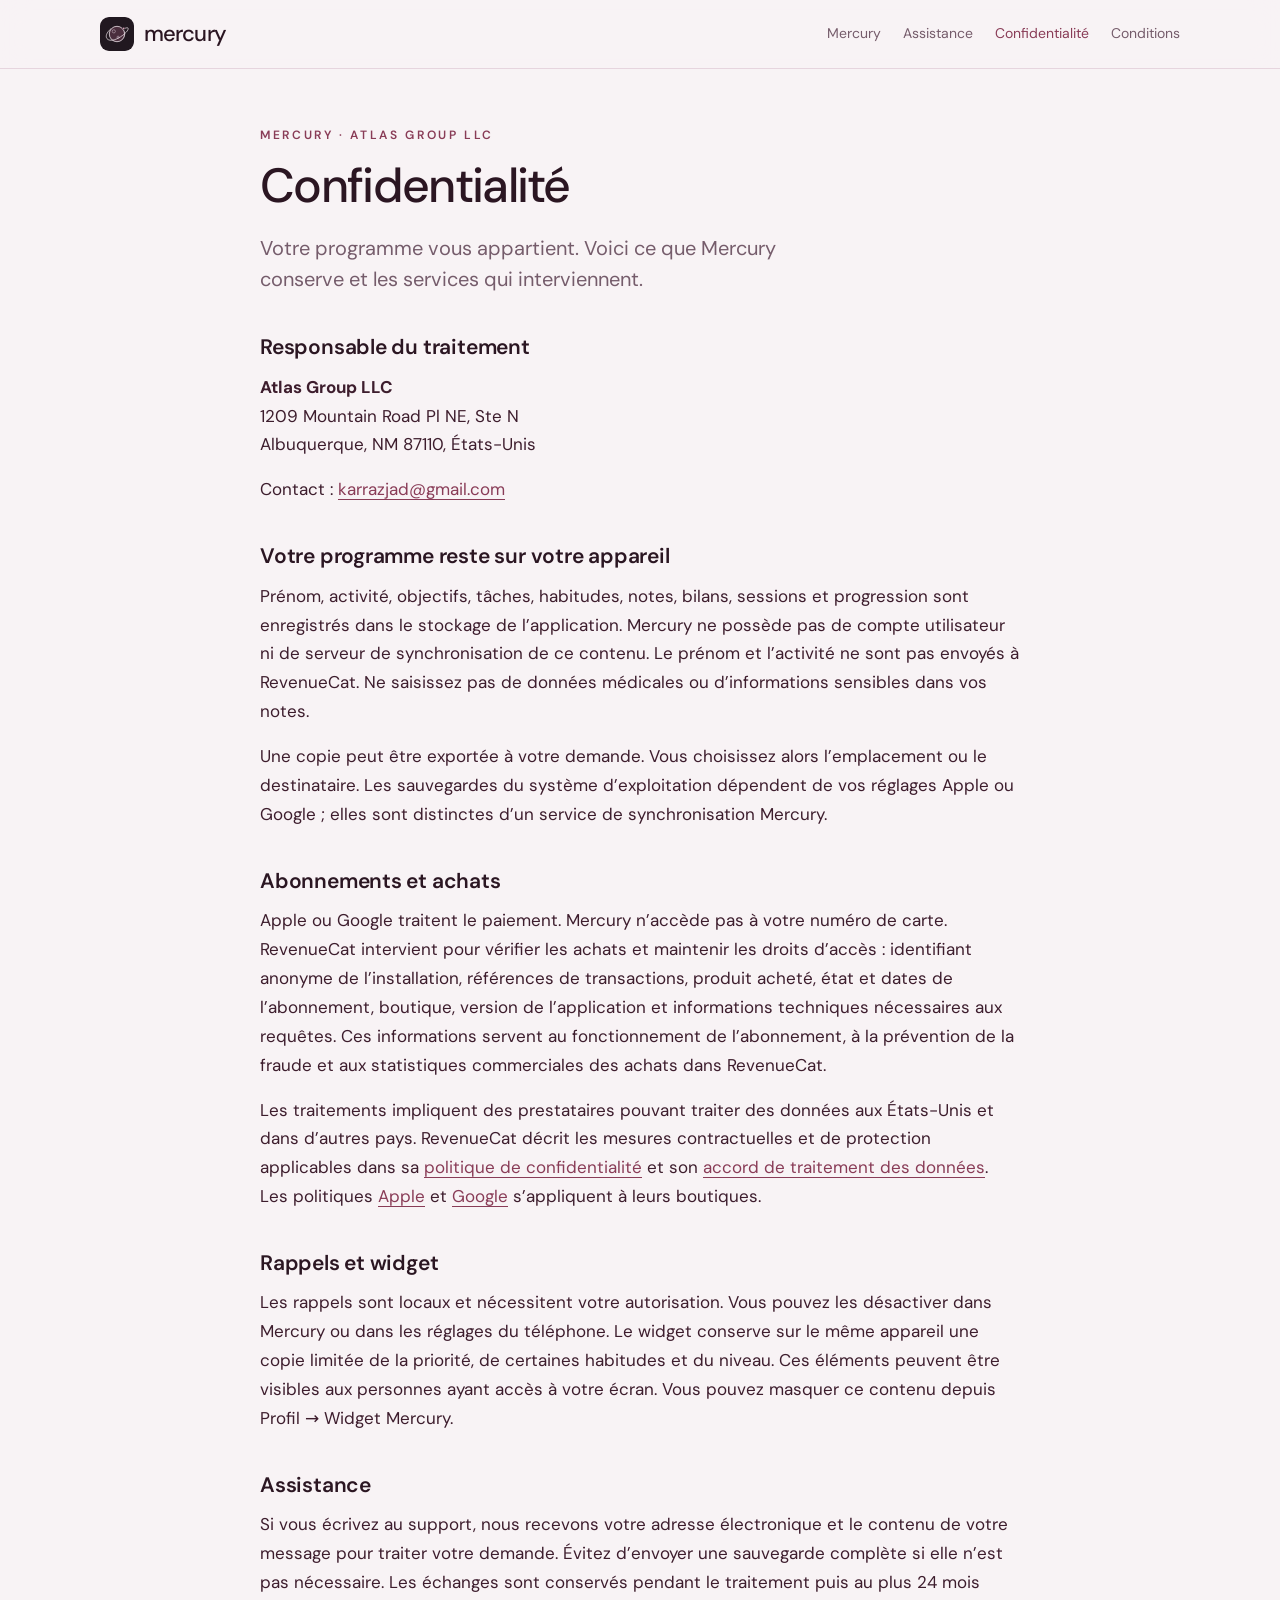
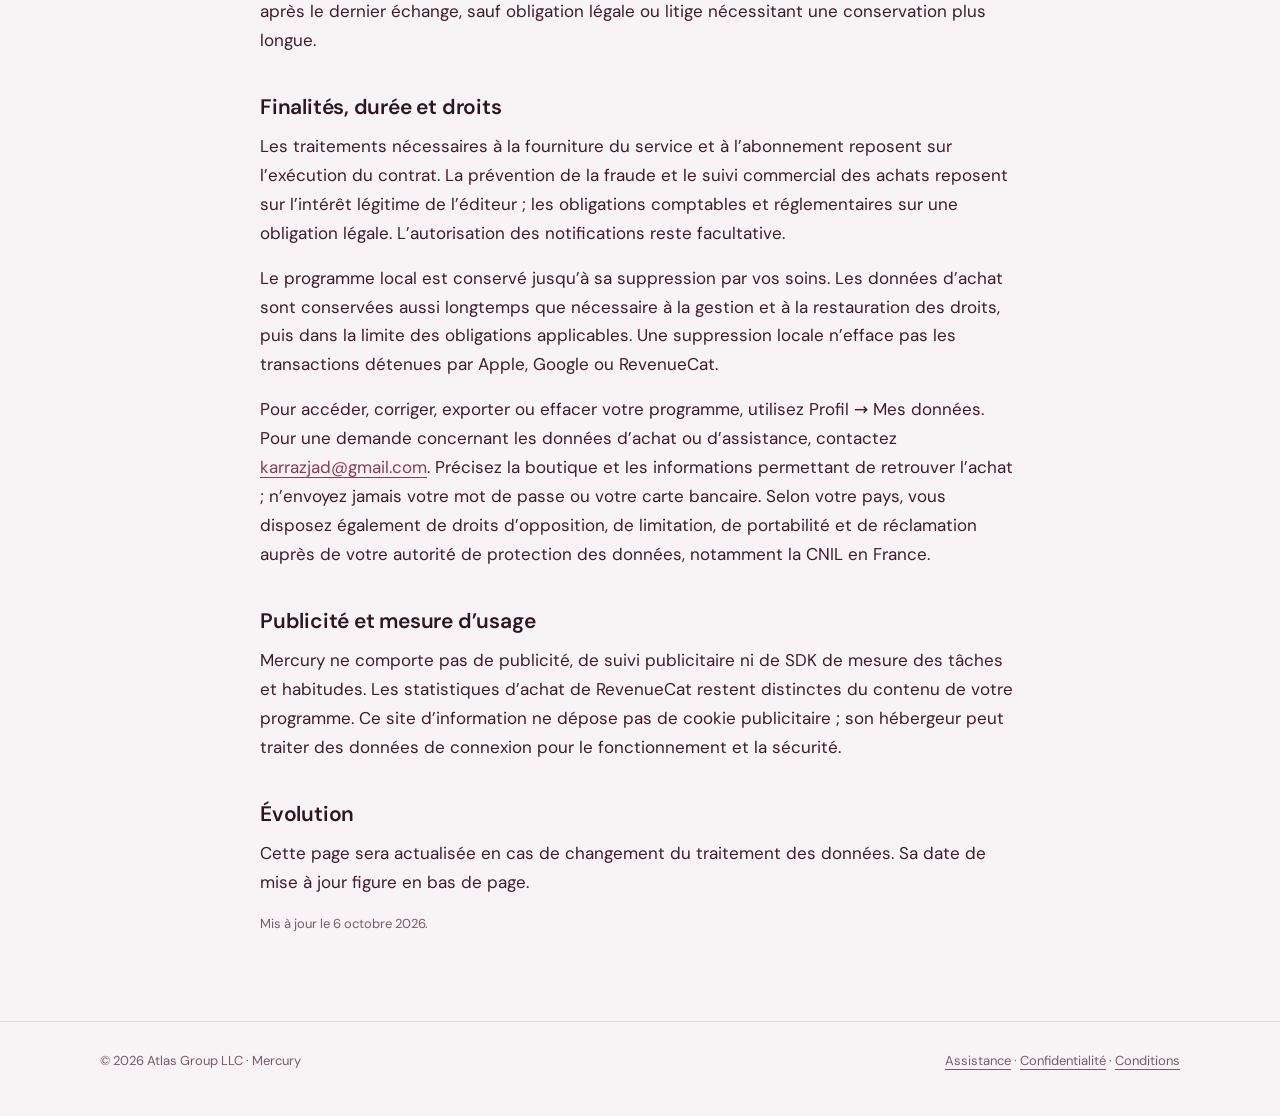
==== privacy.html @ 636d8cba "Site Mercury : accueil, confidentialité, conditions, assistance Co-Authored-By: Claude Opus 5.5 <nor" ====
<!doctype html>
<html lang="fr"><head><meta charset="utf-8"><meta name="viewport" content="width=device-width, initial-scale=1"><title>Confidentialité · Mercury</title><meta name="description" content="Ce que Mercury conserve, les services qui interviennent et vos droits."><meta name="theme-color" content="#211820"><link rel="icon" href="icon.svg" type="image/svg+xml"><link rel="apple-touch-icon" href="icon.svg"><link rel="stylesheet" href="style.css"><meta property="og:title" content="Confidentialité · Mercury"><meta property="og:description" content="Ce que Mercury conserve, les services qui interviennent et vos droits."><meta property="og:image" content="img/01-today.jpg"></head>
<body><header class="top"><div class="wrap"><a class="brand" href="./"><img src="icon.svg" alt="" width="34" height="34">mercury</a><nav class="links" aria-label="Informations"><a class="home" href="./">Mercury</a><a href="support.html">Assistance</a><a href="privacy.html" aria-current="page">Confidentialité</a><a href="terms.html">Conditions</a></nav></div></header>
<main class="doc narrow"><p class="eyebrow">Mercury · Atlas Group LLC</p><h1>Confidentialité</h1><p class="lead">Votre programme vous appartient. Voici ce que Mercury conserve et les services qui interviennent.</p>
<h2>Responsable du traitement</h2><p><strong>Atlas Group LLC</strong><br>1209 Mountain Road Pl NE, Ste N<br>Albuquerque, NM 87110, États-Unis</p><p>Contact : <a href="mailto:karrazjad@gmail.com">karrazjad@gmail.com</a></p>
<h2>Votre programme reste sur votre appareil</h2><p>Prénom, activité, objectifs, tâches, habitudes, notes, bilans, sessions et progression sont enregistrés dans le stockage de l’application. Mercury ne possède pas de compte utilisateur ni de serveur de synchronisation de ce contenu. Le prénom et l’activité ne sont pas envoyés à RevenueCat. Ne saisissez pas de données médicales ou d’informations sensibles dans vos notes.</p><p>Une copie peut être exportée à votre demande. Vous choisissez alors l’emplacement ou le destinataire. Les sauvegardes du système d’exploitation dépendent de vos réglages Apple ou Google ; elles sont distinctes d’un service de synchronisation Mercury.</p>
<h2>Abonnements et achats</h2><p>Apple ou Google traitent le paiement. Mercury n’accède pas à votre numéro de carte. RevenueCat intervient pour vérifier les achats et maintenir les droits d’accès : identifiant anonyme de l’installation, références de transactions, produit acheté, état et dates de l’abonnement, boutique, version de l’application et informations techniques nécessaires aux requêtes. Ces informations servent au fonctionnement de l’abonnement, à la prévention de la fraude et aux statistiques commerciales des achats dans RevenueCat.</p><p>Les traitements impliquent des prestataires pouvant traiter des données aux États-Unis et dans d’autres pays. RevenueCat décrit les mesures contractuelles et de protection applicables dans sa <a href="https://www.revenuecat.com/privacy/">politique de confidentialité</a> et son <a href="https://www.revenuecat.com/dpa/">accord de traitement des données</a>. Les politiques <a href="https://www.apple.com/legal/privacy/">Apple</a> et <a href="https://policies.google.com/privacy">Google</a> s’appliquent à leurs boutiques.</p>
<h2>Rappels et widget</h2><p>Les rappels sont locaux et nécessitent votre autorisation. Vous pouvez les désactiver dans Mercury ou dans les réglages du téléphone. Le widget conserve sur le même appareil une copie limitée de la priorité, de certaines habitudes et du niveau. Ces éléments peuvent être visibles aux personnes ayant accès à votre écran. Vous pouvez masquer ce contenu depuis Profil → Widget Mercury.</p>
<h2>Assistance</h2><p>Si vous écrivez au support, nous recevons votre adresse électronique et le contenu de votre message pour traiter votre demande. Évitez d’envoyer une sauvegarde complète si elle n’est pas nécessaire. Les échanges sont conservés pendant le traitement puis au plus 24 mois après le dernier échange, sauf obligation légale ou litige nécessitant une conservation plus longue.</p>
<h2>Finalités, durée et droits</h2><p>Les traitements nécessaires à la fourniture du service et à l’abonnement reposent sur l’exécution du contrat. La prévention de la fraude et le suivi commercial des achats reposent sur l’intérêt légitime de l’éditeur ; les obligations comptables et réglementaires sur une obligation légale. L’autorisation des notifications reste facultative.</p><p>Le programme local est conservé jusqu’à sa suppression par vos soins. Les données d’achat sont conservées aussi longtemps que nécessaire à la gestion et à la restauration des droits, puis dans la limite des obligations applicables. Une suppression locale n’efface pas les transactions détenues par Apple, Google ou RevenueCat.</p><p>Pour accéder, corriger, exporter ou effacer votre programme, utilisez Profil → Mes données. Pour une demande concernant les données d’achat ou d’assistance, contactez <a href="mailto:karrazjad@gmail.com">karrazjad@gmail.com</a>. Précisez la boutique et les informations permettant de retrouver l’achat ; n’envoyez jamais votre mot de passe ou votre carte bancaire. Selon votre pays, vous disposez également de droits d’opposition, de limitation, de portabilité et de réclamation auprès de votre autorité de protection des données, notamment la CNIL en France.</p>
<h2>Publicité et mesure d’usage</h2><p>Mercury ne comporte pas de publicité, de suivi publicitaire ni de SDK de mesure des tâches et habitudes. Les statistiques d’achat de RevenueCat restent distinctes du contenu de votre programme. Ce site d’information ne dépose pas de cookie publicitaire ; son hébergeur peut traiter des données de connexion pour le fonctionnement et la sécurité.</p><h2>Évolution</h2><p>Cette page sera actualisée en cas de changement du traitement des données. Sa date de mise à jour figure en bas de page.</p><p class="soon">Mis à jour le 6 octobre 2026.</p></main>
<footer class="bottom"><div class="wrap"><span>© 2026 Atlas Group LLC · Mercury</span><span><a href="support.html">Assistance</a> · <a href="privacy.html">Confidentialité</a> · <a href="terms.html">Conditions</a></span></div></footer>
</body></html>
---- style.css ----
@font-face{font-family:'DM Sans';src:url('fonts/dm-sans.woff2') format('woff2');font-weight:100 1000;font-display:swap}
:root{--bg:#f8f3f5;--surface:#fffcfd;--soft:#f1dfe7;--line:#e6d5de;--ink:#2b1622;--text:#3d1d2d;--muted:#755c6b;--accent:#893c57;--rose:#e7adc4;--night:#211820;--plum:#4a2e3d}
@media(prefers-color-scheme:dark){:root{--bg:#211820;--surface:#2d202b;--soft:#3a2d37;--line:#533d4d;--ink:#faf1f6;--text:#efe3ea;--muted:#ccb9c7;--accent:#e7adc4}}
*{box-sizing:border-box}
html{-webkit-text-size-adjust:100%}
body{margin:0;background:var(--bg);color:var(--text);font:17px/1.7 'DM Sans',system-ui,-apple-system,'Segoe UI',sans-serif;-webkit-font-smoothing:antialiased}
a{color:var(--accent);text-underline-offset:4px}
a:focus-visible{outline:3px solid var(--accent);outline-offset:4px;border-radius:6px}
.wrap{width:min(1080px,100% - 40px);margin:auto}
.narrow{width:min(760px,100% - 40px);margin:auto}
header.top{position:sticky;top:0;z-index:10;background:color-mix(in srgb,var(--bg) 86%,transparent);backdrop-filter:blur(14px);-webkit-backdrop-filter:blur(14px);border-bottom:1px solid var(--line)}
header.top .wrap{display:flex;align-items:center;justify-content:space-between;gap:20px;height:68px}
.brand{display:flex;align-items:center;gap:10px;font-size:22px;font-weight:500;letter-spacing:-.04em;color:var(--ink);text-decoration:none}
.brand img{width:34px;height:34px;border-radius:9px}
nav.links{display:flex;gap:22px;font-size:14px}
nav.links a{color:var(--muted);text-decoration:none}
nav.links a:hover,nav.links a[aria-current=page]{color:var(--accent)}
/* Accueil */
.hero{padding:72px 0 40px;display:grid;grid-template-columns:1.1fr .9fr;gap:48px;align-items:center}
.eyebrow{font-size:12px;letter-spacing:.22em;text-transform:uppercase;color:var(--accent);font-weight:600;margin:0 0 14px}
h1{font-size:clamp(38px,6vw,64px);line-height:1.04;letter-spacing:-.035em;font-weight:500;color:var(--ink);margin:0 0 22px}
h1 em{font-style:normal;color:var(--accent)}
.lead{font-size:20px;line-height:1.55;color:var(--muted);margin:0 0 30px;max-width:30em}
.stores{display:flex;flex-wrap:wrap;gap:12px;align-items:center}
.store{display:inline-flex;align-items:center;gap:10px;padding:12px 18px;border-radius:14px;background:var(--ink);color:var(--bg);text-decoration:none;font-size:15px;line-height:1.2}
.store small{display:block;font-size:11px;opacity:.75}
.store svg{width:22px;height:22px;flex:none}
.soon{font-size:13px;color:var(--muted)}
.shots{position:relative;height:560px}
.shots img{position:absolute;width:255px;border-radius:24px;box-shadow:0 30px 70px #4610243a;border:1px solid var(--line)}
.shots img:first-child{right:120px;top:0;transform:rotate(-4deg)}
.shots img:last-child{right:0;top:60px;transform:rotate(4deg)}
.features{display:grid;grid-template-columns:repeat(3,1fr);gap:16px;padding:40px 0 30px}
.feature{background:var(--surface);border:1px solid var(--line);border-radius:22px;padding:26px}
.feature h3{margin:10px 0 6px;font-size:19px;font-weight:550;color:var(--ink);letter-spacing:-.01em}
.feature p{margin:0;color:var(--muted);font-size:15px;line-height:1.6}
.feature .dot{width:38px;height:38px;border-radius:12px;background:var(--soft);display:grid;place-items:center;color:var(--accent)}
.feature .dot svg{width:20px;height:20px}
.band{margin:40px 0 70px;padding:46px;border-radius:30px;background:radial-gradient(120% 120% at 80% 10%,var(--plum) 0,var(--night) 70%);color:#faf1f6;display:grid;grid-template-columns:1fr auto;gap:30px;align-items:center}
.band h2{margin:0 0 8px;font-size:30px;line-height:1.15;font-weight:500;letter-spacing:-.02em;color:#faf1f6}
.band p{margin:0;color:#ccb9c7}
.band img{width:200px;border-radius:20px;box-shadow:0 20px 50px #0007}
/* Pages d'information */
.doc{padding:56px 0 70px}
.doc h1{font-size:clamp(34px,5vw,48px)}
.doc h2{font-size:21px;line-height:1.4;font-weight:600;color:var(--ink);margin:38px 0 10px;letter-spacing:-.01em}
.doc p{margin:0 0 16px}
.cards{display:grid;gap:12px;margin:30px 0}
.cards a{padding:20px 24px;border:1px solid var(--line);border-radius:18px;text-decoration:none;background:var(--surface);color:var(--text)}
.cards h2{margin:0 0 4px;font-size:19px}
.cards p{margin:0;color:var(--muted)}
.contact{display:inline-block;padding:13px 22px;background:var(--accent);color:#fff;border-radius:14px;text-decoration:none;overflow-wrap:anywhere}
@media(prefers-color-scheme:dark){.contact{color:var(--night)}}
footer.bottom{border-top:1px solid var(--line);padding:28px 0 44px;font-size:13px;color:var(--muted)}
footer.bottom .wrap{display:flex;flex-wrap:wrap;justify-content:space-between;gap:12px}
footer.bottom a{color:var(--muted)}
@media(max-width:860px){.hero{grid-template-columns:1fr;padding-top:44px}.shots{height:530px;max-width:460px;margin:auto;width:100%}.shots img{width:205px}.shots img:first-child{right:auto;left:0}.features{grid-template-columns:1fr}.band{grid-template-columns:1fr;padding:32px}.band img{display:none}}
@media(max-width:560px){header.top .wrap{gap:12px}.brand{font-size:19px}.brand img{width:30px;height:30px}nav.links{gap:12px;font-size:12.5px}nav.links a.home{display:none}.shots{height:430px;max-width:340px}.shots img{width:160px;border-radius:18px}.shots img:last-child{top:66px}}
@media(max-width:380px){nav.links a[href='terms.html']{display:none}}
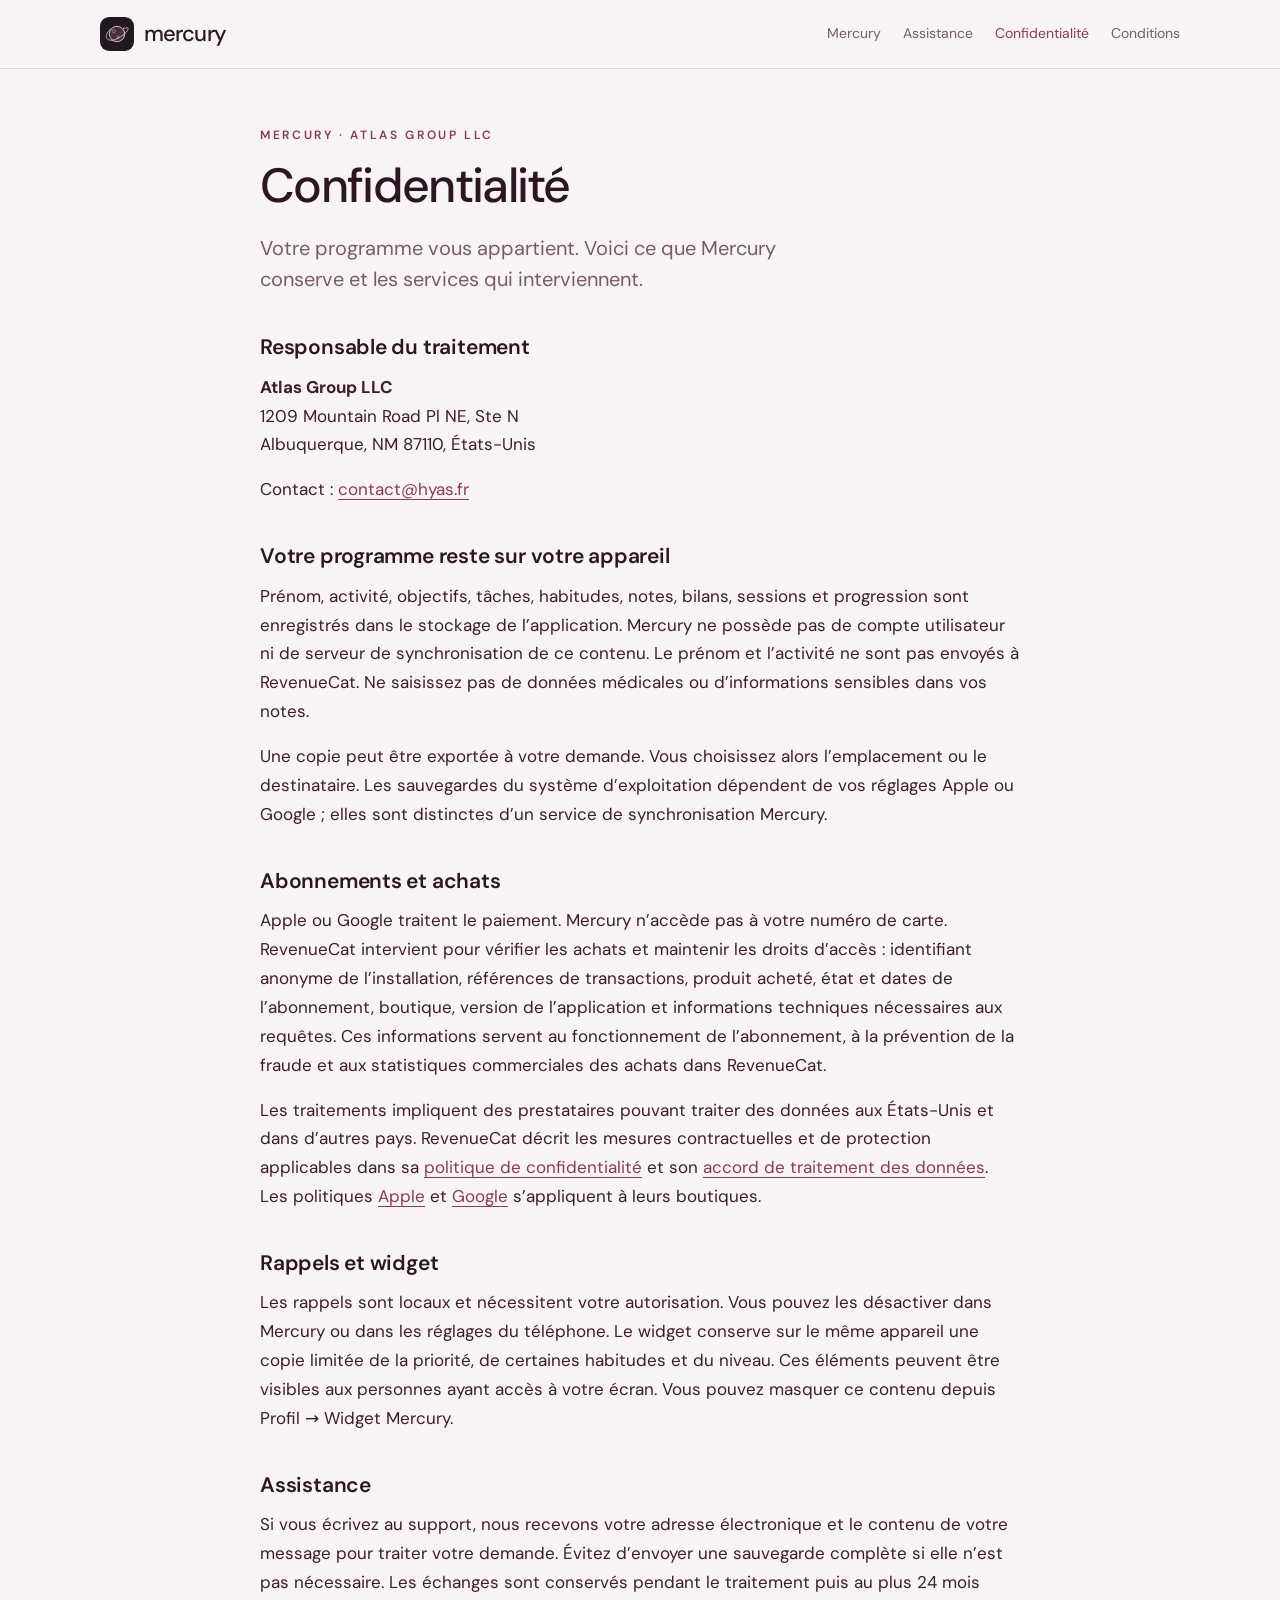
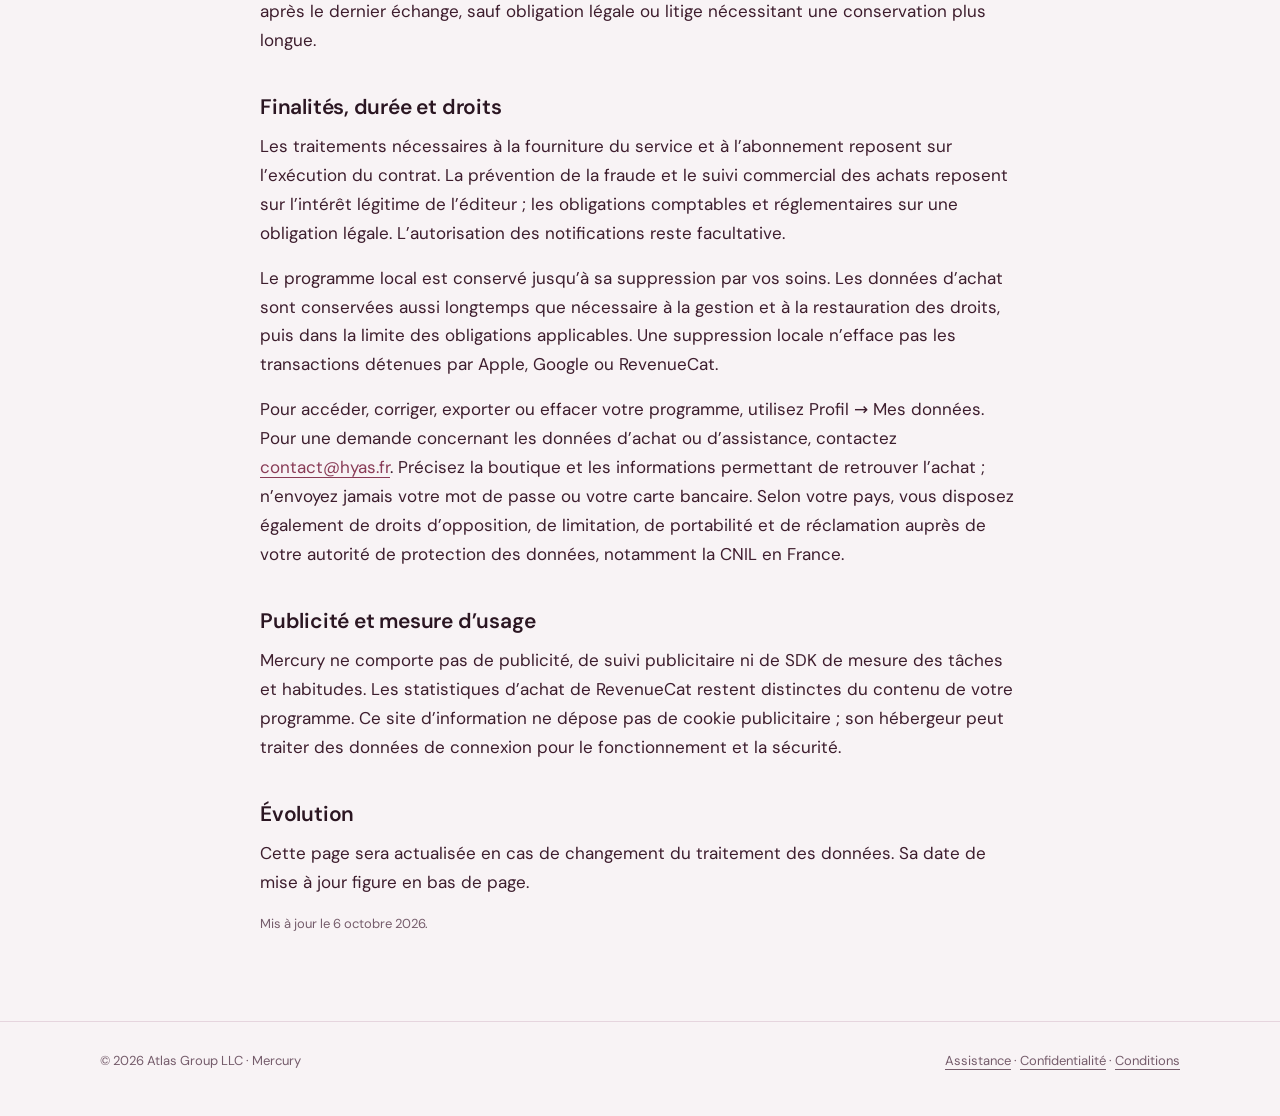
==== commit b56fb072: "Domaine mercury.hyas.fr et adresse contact@hyas.fr" ====
--- a/privacy.html
+++ b/privacy.html
@@ -2,12 +2,12 @@
 <html lang="fr"><head><meta charset="utf-8"><meta name="viewport" content="width=device-width, initial-scale=1"><title>Confidentialité · Mercury</title><meta name="description" content="Ce que Mercury conserve, les services qui interviennent et vos droits."><meta name="theme-color" content="#211820"><link rel="icon" href="icon.svg" type="image/svg+xml"><link rel="apple-touch-icon" href="icon.svg"><link rel="stylesheet" href="style.css"><meta property="og:title" content="Confidentialité · Mercury"><meta property="og:description" content="Ce que Mercury conserve, les services qui interviennent et vos droits."><meta property="og:image" content="img/01-today.jpg"></head>
 <body><header class="top"><div class="wrap"><a class="brand" href="./"><img src="icon.svg" alt="" width="34" height="34">mercury</a><nav class="links" aria-label="Informations"><a class="home" href="./">Mercury</a><a href="support.html">Assistance</a><a href="privacy.html" aria-current="page">Confidentialité</a><a href="terms.html">Conditions</a></nav></div></header>
 <main class="doc narrow"><p class="eyebrow">Mercury · Atlas Group LLC</p><h1>Confidentialité</h1><p class="lead">Votre programme vous appartient. Voici ce que Mercury conserve et les services qui interviennent.</p>
-<h2>Responsable du traitement</h2><p><strong>Atlas Group LLC</strong><br>1209 Mountain Road Pl NE, Ste N<br>Albuquerque, NM 87110, États-Unis</p><p>Contact : <a href="mailto:karrazjad@gmail.com">karrazjad@gmail.com</a></p>
+<h2>Responsable du traitement</h2><p><strong>Atlas Group LLC</strong><br>1209 Mountain Road Pl NE, Ste N<br>Albuquerque, NM 87110, États-Unis</p><p>Contact : <a href="mailto:contact@hyas.fr">contact@hyas.fr</a></p>
 <h2>Votre programme reste sur votre appareil</h2><p>Prénom, activité, objectifs, tâches, habitudes, notes, bilans, sessions et progression sont enregistrés dans le stockage de l’application. Mercury ne possède pas de compte utilisateur ni de serveur de synchronisation de ce contenu. Le prénom et l’activité ne sont pas envoyés à RevenueCat. Ne saisissez pas de données médicales ou d’informations sensibles dans vos notes.</p><p>Une copie peut être exportée à votre demande. Vous choisissez alors l’emplacement ou le destinataire. Les sauvegardes du système d’exploitation dépendent de vos réglages Apple ou Google ; elles sont distinctes d’un service de synchronisation Mercury.</p>
 <h2>Abonnements et achats</h2><p>Apple ou Google traitent le paiement. Mercury n’accède pas à votre numéro de carte. RevenueCat intervient pour vérifier les achats et maintenir les droits d’accès : identifiant anonyme de l’installation, références de transactions, produit acheté, état et dates de l’abonnement, boutique, version de l’application et informations techniques nécessaires aux requêtes. Ces informations servent au fonctionnement de l’abonnement, à la prévention de la fraude et aux statistiques commerciales des achats dans RevenueCat.</p><p>Les traitements impliquent des prestataires pouvant traiter des données aux États-Unis et dans d’autres pays. RevenueCat décrit les mesures contractuelles et de protection applicables dans sa <a href="https://www.revenuecat.com/privacy/">politique de confidentialité</a> et son <a href="https://www.revenuecat.com/dpa/">accord de traitement des données</a>. Les politiques <a href="https://www.apple.com/legal/privacy/">Apple</a> et <a href="https://policies.google.com/privacy">Google</a> s’appliquent à leurs boutiques.</p>
 <h2>Rappels et widget</h2><p>Les rappels sont locaux et nécessitent votre autorisation. Vous pouvez les désactiver dans Mercury ou dans les réglages du téléphone. Le widget conserve sur le même appareil une copie limitée de la priorité, de certaines habitudes et du niveau. Ces éléments peuvent être visibles aux personnes ayant accès à votre écran. Vous pouvez masquer ce contenu depuis Profil → Widget Mercury.</p>
 <h2>Assistance</h2><p>Si vous écrivez au support, nous recevons votre adresse électronique et le contenu de votre message pour traiter votre demande. Évitez d’envoyer une sauvegarde complète si elle n’est pas nécessaire. Les échanges sont conservés pendant le traitement puis au plus 24 mois après le dernier échange, sauf obligation légale ou litige nécessitant une conservation plus longue.</p>
-<h2>Finalités, durée et droits</h2><p>Les traitements nécessaires à la fourniture du service et à l’abonnement reposent sur l’exécution du contrat. La prévention de la fraude et le suivi commercial des achats reposent sur l’intérêt légitime de l’éditeur ; les obligations comptables et réglementaires sur une obligation légale. L’autorisation des notifications reste facultative.</p><p>Le programme local est conservé jusqu’à sa suppression par vos soins. Les données d’achat sont conservées aussi longtemps que nécessaire à la gestion et à la restauration des droits, puis dans la limite des obligations applicables. Une suppression locale n’efface pas les transactions détenues par Apple, Google ou RevenueCat.</p><p>Pour accéder, corriger, exporter ou effacer votre programme, utilisez Profil → Mes données. Pour une demande concernant les données d’achat ou d’assistance, contactez <a href="mailto:karrazjad@gmail.com">karrazjad@gmail.com</a>. Précisez la boutique et les informations permettant de retrouver l’achat ; n’envoyez jamais votre mot de passe ou votre carte bancaire. Selon votre pays, vous disposez également de droits d’opposition, de limitation, de portabilité et de réclamation auprès de votre autorité de protection des données, notamment la CNIL en France.</p>
+<h2>Finalités, durée et droits</h2><p>Les traitements nécessaires à la fourniture du service et à l’abonnement reposent sur l’exécution du contrat. La prévention de la fraude et le suivi commercial des achats reposent sur l’intérêt légitime de l’éditeur ; les obligations comptables et réglementaires sur une obligation légale. L’autorisation des notifications reste facultative.</p><p>Le programme local est conservé jusqu’à sa suppression par vos soins. Les données d’achat sont conservées aussi longtemps que nécessaire à la gestion et à la restauration des droits, puis dans la limite des obligations applicables. Une suppression locale n’efface pas les transactions détenues par Apple, Google ou RevenueCat.</p><p>Pour accéder, corriger, exporter ou effacer votre programme, utilisez Profil → Mes données. Pour une demande concernant les données d’achat ou d’assistance, contactez <a href="mailto:contact@hyas.fr">contact@hyas.fr</a>. Précisez la boutique et les informations permettant de retrouver l’achat ; n’envoyez jamais votre mot de passe ou votre carte bancaire. Selon votre pays, vous disposez également de droits d’opposition, de limitation, de portabilité et de réclamation auprès de votre autorité de protection des données, notamment la CNIL en France.</p>
 <h2>Publicité et mesure d’usage</h2><p>Mercury ne comporte pas de publicité, de suivi publicitaire ni de SDK de mesure des tâches et habitudes. Les statistiques d’achat de RevenueCat restent distinctes du contenu de votre programme. Ce site d’information ne dépose pas de cookie publicitaire ; son hébergeur peut traiter des données de connexion pour le fonctionnement et la sécurité.</p><h2>Évolution</h2><p>Cette page sera actualisée en cas de changement du traitement des données. Sa date de mise à jour figure en bas de page.</p><p class="soon">Mis à jour le 6 octobre 2026.</p></main>
 <footer class="bottom"><div class="wrap"><span>© 2026 Atlas Group LLC · Mercury</span><span><a href="support.html">Assistance</a> · <a href="privacy.html">Confidentialité</a> · <a href="terms.html">Conditions</a></span></div></footer>
 </body></html>
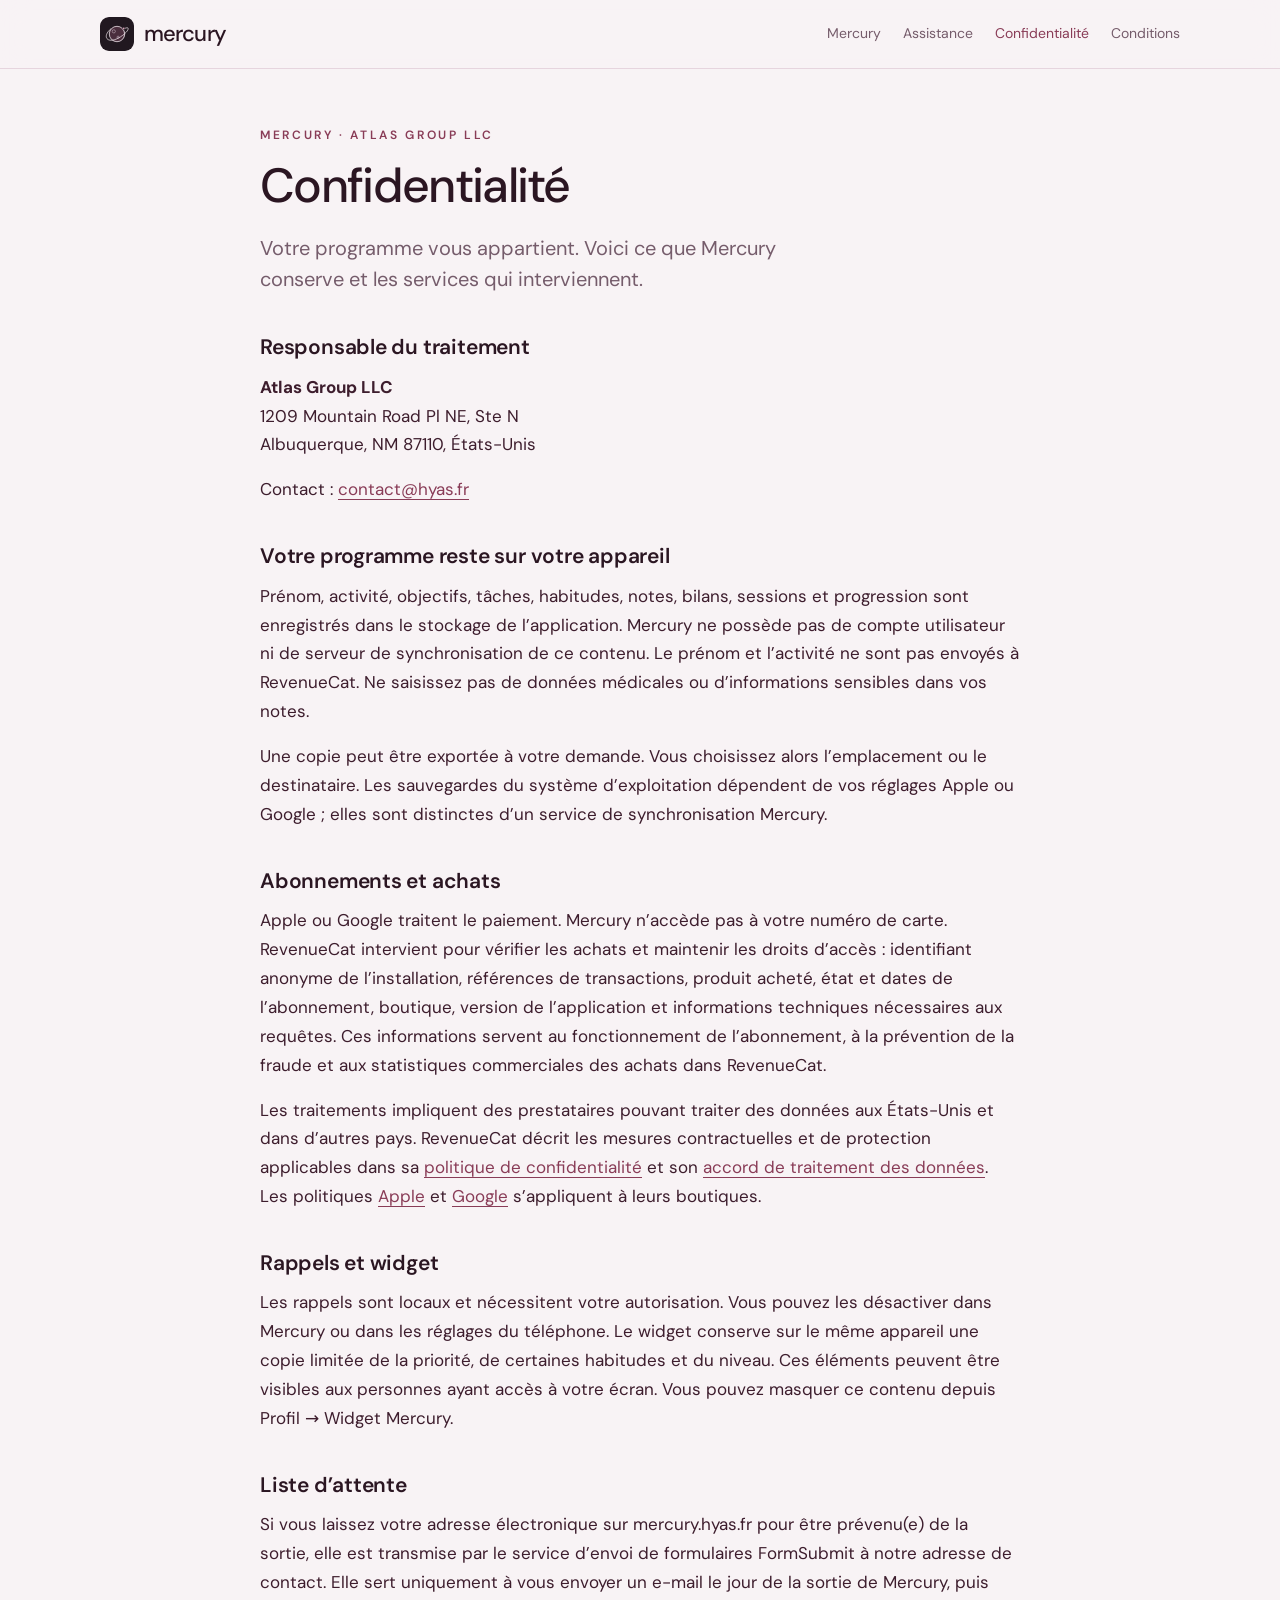
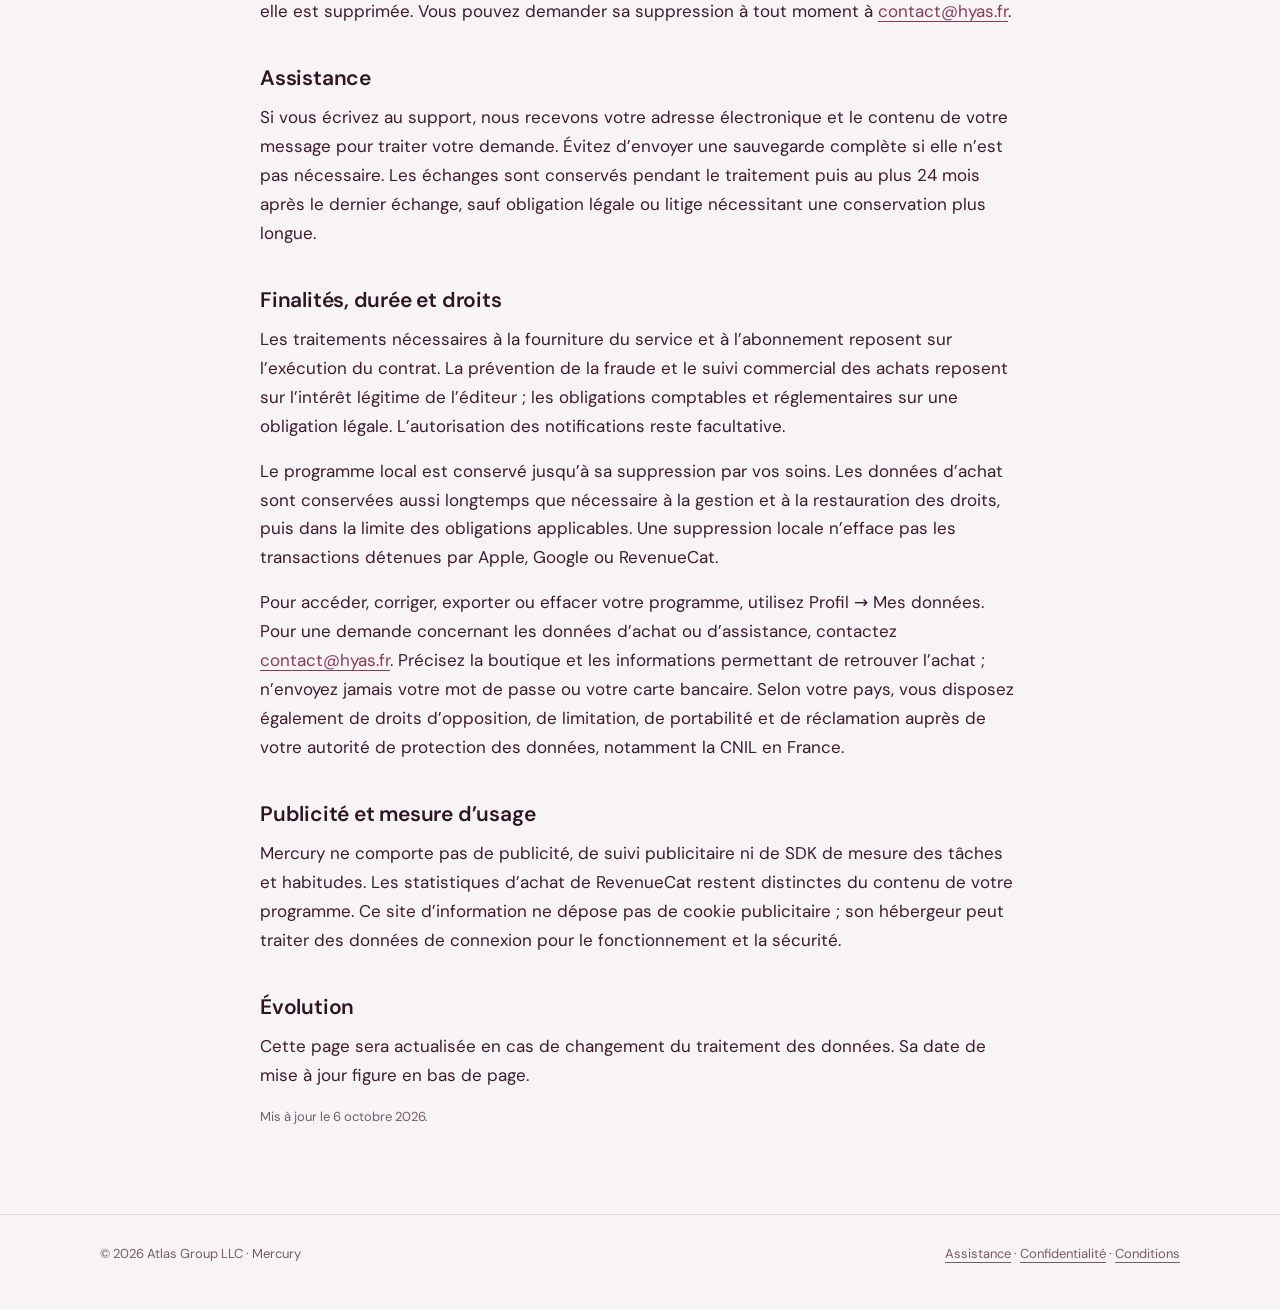
==== commit f38415ec: "Liste d'attente : formulaire « Me prévenir » + mention confidentialité" ====
--- a/privacy.html
+++ b/privacy.html
@@ -6,6 +6,7 @@
 <h2>Votre programme reste sur votre appareil</h2><p>Prénom, activité, objectifs, tâches, habitudes, notes, bilans, sessions et progression sont enregistrés dans le stockage de l’application. Mercury ne possède pas de compte utilisateur ni de serveur de synchronisation de ce contenu. Le prénom et l’activité ne sont pas envoyés à RevenueCat. Ne saisissez pas de données médicales ou d’informations sensibles dans vos notes.</p><p>Une copie peut être exportée à votre demande. Vous choisissez alors l’emplacement ou le destinataire. Les sauvegardes du système d’exploitation dépendent de vos réglages Apple ou Google ; elles sont distinctes d’un service de synchronisation Mercury.</p>
 <h2>Abonnements et achats</h2><p>Apple ou Google traitent le paiement. Mercury n’accède pas à votre numéro de carte. RevenueCat intervient pour vérifier les achats et maintenir les droits d’accès : identifiant anonyme de l’installation, références de transactions, produit acheté, état et dates de l’abonnement, boutique, version de l’application et informations techniques nécessaires aux requêtes. Ces informations servent au fonctionnement de l’abonnement, à la prévention de la fraude et aux statistiques commerciales des achats dans RevenueCat.</p><p>Les traitements impliquent des prestataires pouvant traiter des données aux États-Unis et dans d’autres pays. RevenueCat décrit les mesures contractuelles et de protection applicables dans sa <a href="https://www.revenuecat.com/privacy/">politique de confidentialité</a> et son <a href="https://www.revenuecat.com/dpa/">accord de traitement des données</a>. Les politiques <a href="https://www.apple.com/legal/privacy/">Apple</a> et <a href="https://policies.google.com/privacy">Google</a> s’appliquent à leurs boutiques.</p>
 <h2>Rappels et widget</h2><p>Les rappels sont locaux et nécessitent votre autorisation. Vous pouvez les désactiver dans Mercury ou dans les réglages du téléphone. Le widget conserve sur le même appareil une copie limitée de la priorité, de certaines habitudes et du niveau. Ces éléments peuvent être visibles aux personnes ayant accès à votre écran. Vous pouvez masquer ce contenu depuis Profil → Widget Mercury.</p>
+<h2>Liste d’attente</h2><p>Si vous laissez votre adresse électronique sur mercury.hyas.fr pour être prévenu(e) de la sortie, elle est transmise par le service d’envoi de formulaires FormSubmit à notre adresse de contact. Elle sert uniquement à vous envoyer un e-mail le jour de la sortie de Mercury, puis elle est supprimée. Vous pouvez demander sa suppression à tout moment à <a href="mailto:contact@hyas.fr">contact@hyas.fr</a>.</p>
 <h2>Assistance</h2><p>Si vous écrivez au support, nous recevons votre adresse électronique et le contenu de votre message pour traiter votre demande. Évitez d’envoyer une sauvegarde complète si elle n’est pas nécessaire. Les échanges sont conservés pendant le traitement puis au plus 24 mois après le dernier échange, sauf obligation légale ou litige nécessitant une conservation plus longue.</p>
 <h2>Finalités, durée et droits</h2><p>Les traitements nécessaires à la fourniture du service et à l’abonnement reposent sur l’exécution du contrat. La prévention de la fraude et le suivi commercial des achats reposent sur l’intérêt légitime de l’éditeur ; les obligations comptables et réglementaires sur une obligation légale. L’autorisation des notifications reste facultative.</p><p>Le programme local est conservé jusqu’à sa suppression par vos soins. Les données d’achat sont conservées aussi longtemps que nécessaire à la gestion et à la restauration des droits, puis dans la limite des obligations applicables. Une suppression locale n’efface pas les transactions détenues par Apple, Google ou RevenueCat.</p><p>Pour accéder, corriger, exporter ou effacer votre programme, utilisez Profil → Mes données. Pour une demande concernant les données d’achat ou d’assistance, contactez <a href="mailto:contact@hyas.fr">contact@hyas.fr</a>. Précisez la boutique et les informations permettant de retrouver l’achat ; n’envoyez jamais votre mot de passe ou votre carte bancaire. Selon votre pays, vous disposez également de droits d’opposition, de limitation, de portabilité et de réclamation auprès de votre autorité de protection des données, notamment la CNIL en France.</p>
 <h2>Publicité et mesure d’usage</h2><p>Mercury ne comporte pas de publicité, de suivi publicitaire ni de SDK de mesure des tâches et habitudes. Les statistiques d’achat de RevenueCat restent distinctes du contenu de votre programme. Ce site d’information ne dépose pas de cookie publicitaire ; son hébergeur peut traiter des données de connexion pour le fonctionnement et la sécurité.</p><h2>Évolution</h2><p>Cette page sera actualisée en cas de changement du traitement des données. Sa date de mise à jour figure en bas de page.</p><p class="soon">Mis à jour le 6 octobre 2026.</p></main>
--- a/style.css
+++ b/style.css
@@ -57,3 +57,16 @@
 @media(max-width:860px){.hero{grid-template-columns:1fr;padding-top:44px}.shots{height:530px;max-width:460px;margin:auto;width:100%}.shots img{width:205px}.shots img:first-child{right:auto;left:0}.features{grid-template-columns:1fr}.band{grid-template-columns:1fr;padding:32px}.band img{display:none}}
 @media(max-width:560px){header.top .wrap{gap:12px}.brand{font-size:19px}.brand img{width:30px;height:30px}nav.links{gap:12px;font-size:12.5px}nav.links a.home{display:none}.shots{height:430px;max-width:340px}.shots img{width:160px;border-radius:18px}.shots img:last-child{top:66px}}
 @media(max-width:380px){nav.links a[href='terms.html']{display:none}}
+/* Liste d'attente */
+.notify{margin-top:22px;max-width:30em}
+.notify label{display:block;font-size:14px;font-weight:600;color:var(--ink);margin-bottom:8px}
+.notify-row{display:flex;gap:8px}
+.notify input{flex:1;min-width:0;padding:13px 16px;border-radius:14px;border:1px solid var(--line);background:var(--surface);color:var(--ink);font:inherit;font-size:15px}
+.notify input:focus{outline:2px solid var(--accent);outline-offset:1px}
+.notify button{padding:13px 18px;border:0;border-radius:14px;background:var(--accent);color:#fff;font:inherit;font-size:15px;font-weight:600;cursor:pointer;white-space:nowrap}
+.notify button:disabled{opacity:.6}
+@media(prefers-color-scheme:dark){.notify button{color:var(--night)}}
+.notify-fine{margin:8px 0 0;font-size:13px;color:var(--muted)}
+.notify-msg{margin:6px 0 0;font-size:14px;color:var(--accent);min-height:1.2em}
+.notify.done .notify-row{display:none}
+@media(max-width:420px){.notify-row{flex-direction:column}}
